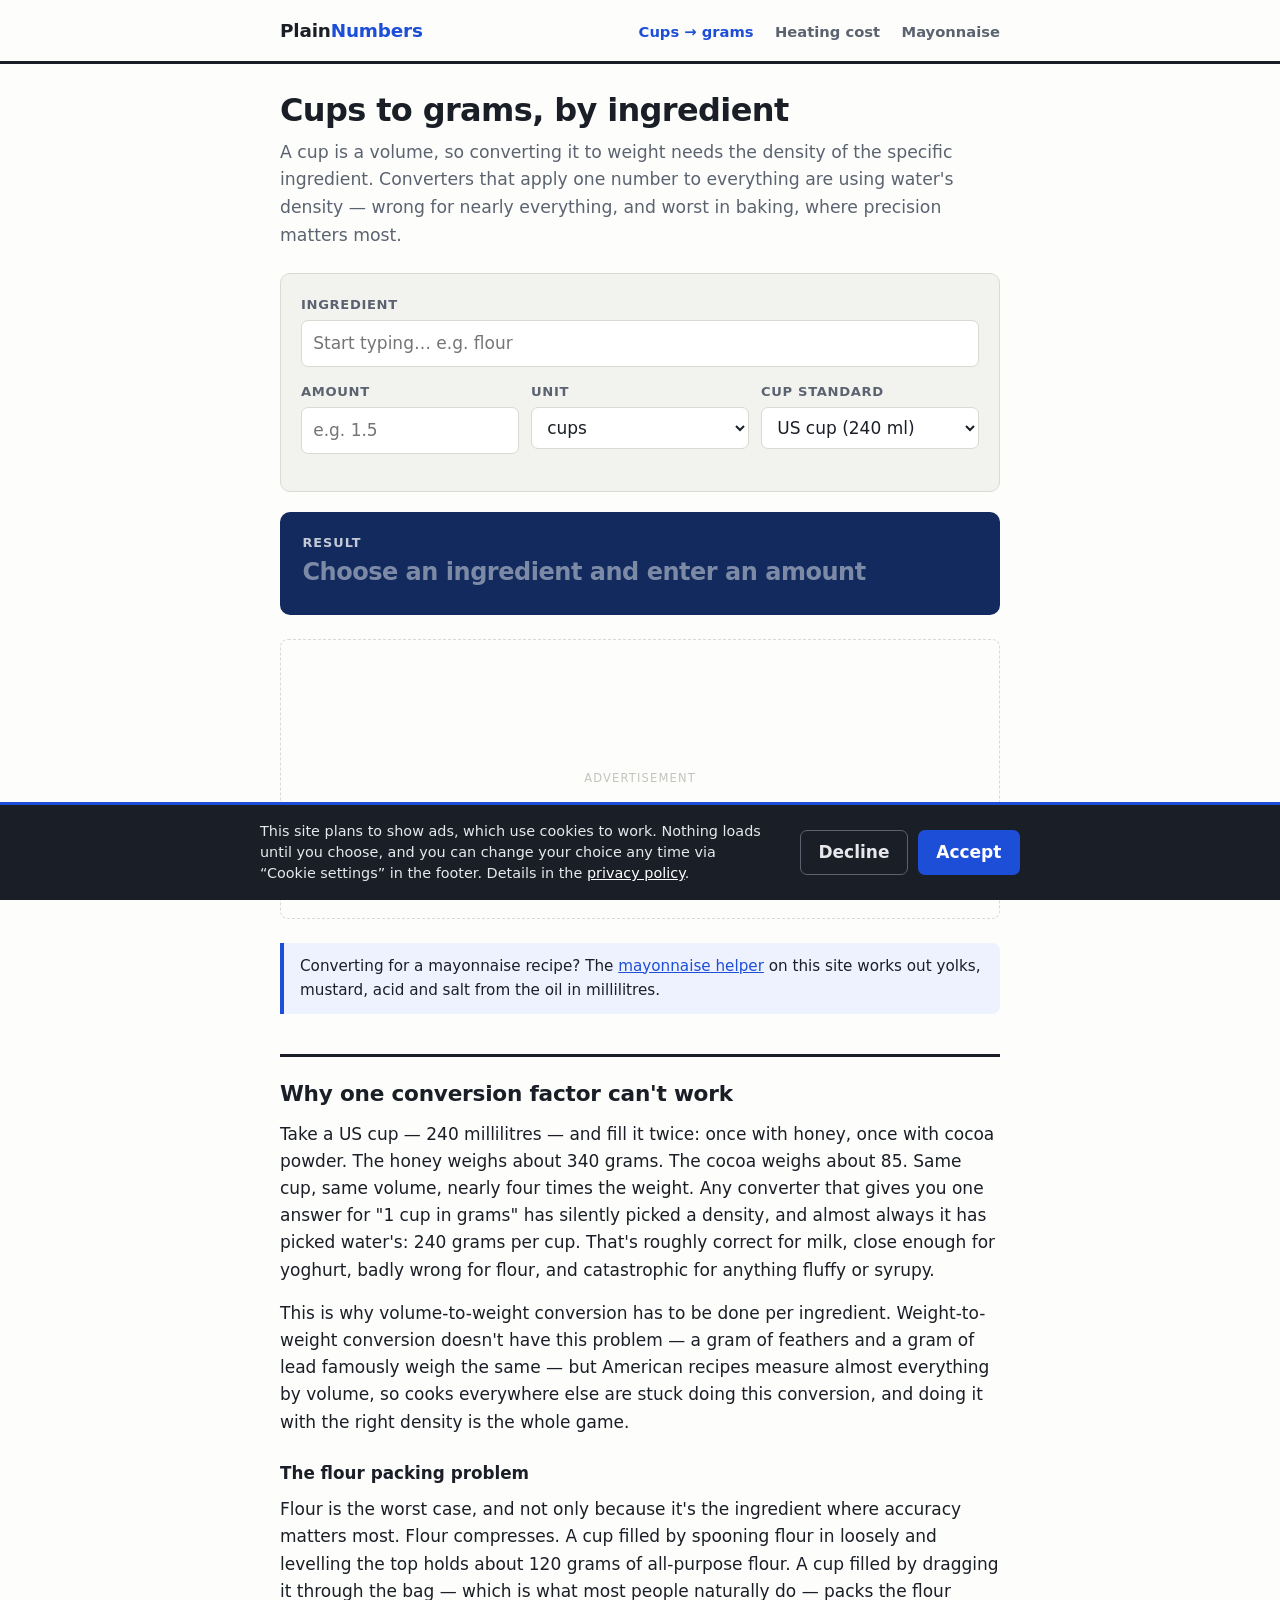
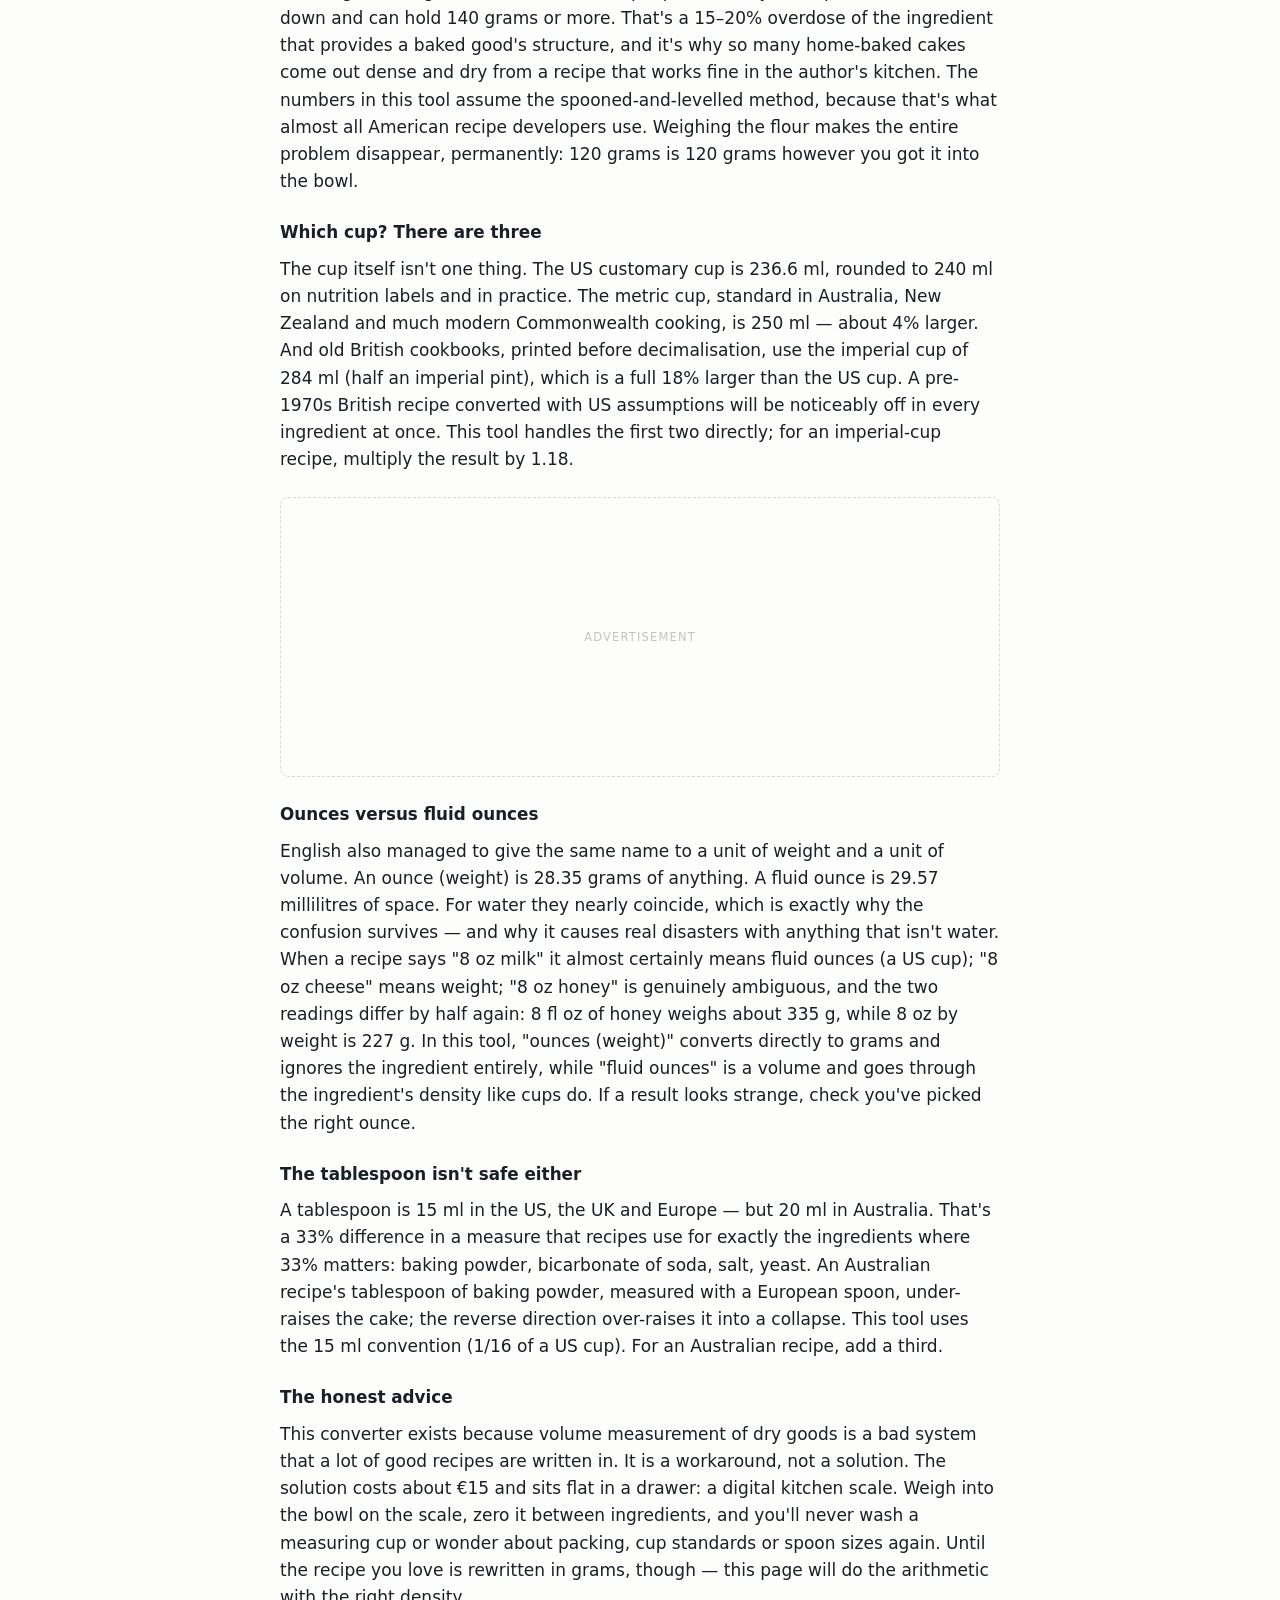
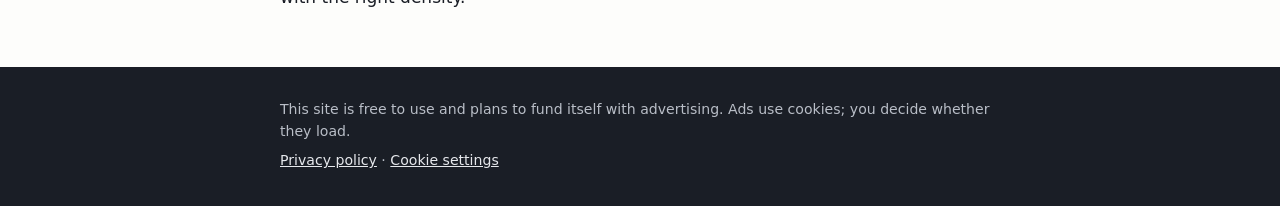
==== cups-to-grams.html @ 391560d2 "Build kitchen + heating calculator site per SPEC2 Three calculators as a static site — plain HTML/CS" ====
<!DOCTYPE html>
<html lang="en">
<head>
<meta charset="utf-8">
<meta name="viewport" content="width=device-width, initial-scale=1">
<title>Cups to grams, by ingredient — PlainNumbers</title>
<meta name="description" content="Convert cups, tablespoons and ounces to grams using the density of the actual ingredient — because a cup of honey weighs four times a cup of cocoa.">
<link rel="stylesheet" href="style.css">
</head>
<body>

<header class="site-header">
  <div class="wrap">
    <a class="site-name" href="index.html">Plain<span>Numbers</span></a>
    <nav class="site-nav">
      <a href="cups-to-grams.html" aria-current="page">Cups → grams</a>
      <a href="heating-cost.html">Heating cost</a>
      <a href="mayonnaise.html">Mayonnaise</a>
    </nav>
  </div>
</header>

<main class="wrap">

  <h1>Cups to grams, by ingredient</h1>
  <p class="lede">A cup is a volume, so converting it to weight needs the
  density of the specific ingredient. Converters that apply one number to
  everything are using water's density — wrong for nearly everything, and
  worst in baking, where precision matters most.</p>

  <div class="tool">
    <div class="field">
      <label for="ingredient">Ingredient</label>
      <input type="text" id="ingredient" list="ingredient-list"
             placeholder="Start typing… e.g. flour" autocomplete="off">
      <datalist id="ingredient-list"></datalist>
    </div>
    <div class="field-row">
      <div class="field">
        <label for="amount">Amount</label>
        <input type="number" id="amount" min="0" step="any" placeholder="e.g. 1.5" inputmode="decimal">
      </div>
      <div class="field">
        <label for="unit">Unit</label>
        <select id="unit">
          <option value="cup" selected>cups</option>
          <option value="tbsp">tablespoons</option>
          <option value="tsp">teaspoons</option>
          <option value="oz">ounces (weight)</option>
          <option value="floz">fluid ounces</option>
        </select>
      </div>
      <div class="field">
        <label for="cupstd">Cup standard</label>
        <select id="cupstd">
          <option value="240" selected>US cup (240 ml)</option>
          <option value="250">Metric cup (250 ml)</option>
        </select>
      </div>
    </div>
  </div>

  <div class="result idle" id="result" aria-live="polite">
    <div class="label">Result</div>
    <div class="value" id="result-value">Choose an ingredient and enter an amount</div>
    <div class="sub" id="result-sub"></div>
  </div>

  <!-- Ad slot: below the result block. Paste ad unit here after approval. -->
  <div class="ad-slot"></div>

  <div class="crosslink">Converting for a mayonnaise recipe? The
  <a href="mayonnaise.html">mayonnaise helper</a> on this site works out
  yolks, mustard, acid and salt from the oil in millilitres.</div>

  <div class="note" id="flour-note" hidden><strong>Flour is measured spooned
  and levelled.</strong> The number above assumes flour spooned loosely into
  the cup and levelled off with a knife. Scooping the cup straight through the
  bag packs in up to 20% more — the single biggest source of error in American
  baking recipes.</div>

  <section class="explainer">
    <h2>Why one conversion factor can't work</h2>

    <p>Take a US cup — 240 millilitres — and fill it twice: once with honey,
    once with cocoa powder. The honey weighs about 340 grams. The cocoa weighs
    about 85. Same cup, same volume, nearly four times the weight. Any
    converter that gives you one answer for "1 cup in grams" has silently
    picked a density, and almost always it has picked water's: 240 grams per
    cup. That's roughly correct for milk, close enough for yoghurt, badly
    wrong for flour, and catastrophic for anything fluffy or syrupy.</p>

    <p>This is why volume-to-weight conversion has to be done per ingredient.
    Weight-to-weight conversion doesn't have this problem — a gram of feathers
    and a gram of lead famously weigh the same — but American recipes measure
    almost everything by volume, so cooks everywhere else are stuck doing this
    conversion, and doing it with the right density is the whole game.</p>

    <h3>The flour packing problem</h3>

    <p>Flour is the worst case, and not only because it's the ingredient
    where accuracy matters most. Flour compresses. A cup filled by spooning
    flour in loosely and levelling the top holds about 120 grams of
    all-purpose flour. A cup filled by dragging it through the bag — which is
    what most people naturally do — packs the flour down and can hold 140
    grams or more. That's a 15–20% overdose of the ingredient that provides a
    baked good's structure, and it's why so many home-baked cakes come out
    dense and dry from a recipe that works fine in the author's kitchen. The
    numbers in this tool assume the spooned-and-levelled method, because
    that's what almost all American recipe developers use. Weighing the flour
    makes the entire problem disappear, permanently: 120 grams is 120 grams
    however you got it into the bowl.</p>

    <h3>Which cup? There are three</h3>

    <p>The cup itself isn't one thing. The US customary cup is 236.6 ml,
    rounded to 240 ml on nutrition labels and in practice. The metric cup,
    standard in Australia, New Zealand and much modern Commonwealth cooking,
    is 250 ml — about 4% larger. And old British cookbooks, printed before
    decimalisation, use the imperial cup of 284 ml (half an imperial pint),
    which is a full 18% larger than the US cup. A pre-1970s British recipe
    converted with US assumptions will be noticeably off in every ingredient
    at once. This tool handles the first two directly; for an imperial-cup
    recipe, multiply the result by 1.18.</p>

    <!-- Ad slot: mid-explainer. Paste ad unit here after approval. -->
    <div class="ad-slot"></div>

    <h3>Ounces versus fluid ounces</h3>

    <p>English also managed to give the same name to a unit of weight and a
    unit of volume. An ounce (weight) is 28.35 grams of anything. A fluid
    ounce is 29.57 millilitres of space. For water they nearly coincide, which
    is exactly why the confusion survives — and why it causes real disasters
    with anything that isn't water. When a recipe says "8 oz milk" it almost
    certainly means fluid ounces (a US cup); "8 oz cheese" means weight; "8 oz
    honey" is genuinely ambiguous, and the two readings differ by half again:
    8 fl oz of honey weighs about 335 g, while 8 oz by weight is 227 g.
    In this tool, "ounces (weight)" converts directly to grams and ignores
    the ingredient entirely, while "fluid ounces" is a volume and goes
    through the ingredient's density like cups do. If a result looks strange,
    check you've picked the right ounce.</p>

    <h3>The tablespoon isn't safe either</h3>

    <p>A tablespoon is 15 ml in the US, the UK and Europe — but 20 ml in
    Australia. That's a 33% difference in a measure that recipes use for
    exactly the ingredients where 33% matters: baking powder, bicarbonate of
    soda, salt, yeast. An Australian recipe's tablespoon of baking powder,
    measured with a European spoon, under-raises the cake; the reverse
    direction over-raises it into a collapse. This tool uses the 15 ml
    convention (1/16 of a US cup). For an Australian recipe, add a third.</p>

    <h3>The honest advice</h3>

    <p>This converter exists because volume measurement of dry goods is a bad
    system that a lot of good recipes are written in. It is a workaround, not
    a solution. The solution costs about €15 and sits flat in a drawer: a
    digital kitchen scale. Weigh into the bowl on the scale, zero it between
    ingredients, and you'll never wash a measuring cup or wonder about
    packing, cup standards or spoon sizes again. Until the recipe you love is
    rewritten in grams, though — this page will do the arithmetic with the
    right density.</p>
  </section>

</main>

<footer class="site-footer">
  <div class="wrap">
    <p>This site is free to use and plans to fund itself with advertising.
    Ads use cookies; you decide whether they load.</p>
    <p><a href="privacy.html">Privacy policy</a> ·
    <a href="#" id="manage-consent">Cookie settings</a></p>
  </div>
</footer>

<script>
(function () {
  "use strict";

  // Grams per US cup (240 ml), spooned and levelled where relevant.
  var INGREDIENTS = [
    ["Flour, all-purpose", 120],
    ["Flour, bread", 130],
    ["Flour, cake", 115],
    ["Flour, wholemeal", 120],
    ["Sugar, granulated", 200],
    ["Sugar, brown (packed)", 220],
    ["Sugar, icing", 120],
    ["Cocoa powder", 85],
    ["Cornflour / cornstarch", 120],
    ["Rolled oats", 90],
    ["Rice, uncooked", 185],
    ["Breadcrumbs, dry", 110],
    ["Breadcrumbs, panko", 50],
    ["Salt, table", 290],
    ["Butter", 227],
    ["Water", 240],
    ["Milk", 240],
    ["Cream, heavy", 240],
    ["Yoghurt / sour cream", 240],
    ["Oil", 220],
    ["Honey", 340],
    ["Maple syrup", 320],
    ["Peanut butter", 260],
    ["Cream cheese", 225],
    ["Cheese, grated hard", 90],
    ["Cheese, shredded soft", 110],
    ["Chocolate chips", 170],
    ["Nuts, chopped", 120],
    ["Raisins", 150]
  ];

  var GRAMS_PER_OZ = 28.35;
  var ML_PER_FLOZ = 29.57;
  var GRAMS_PER_STICK = 113;

  var elIngredient = document.getElementById("ingredient");
  var elAmount = document.getElementById("amount");
  var elUnit = document.getElementById("unit");
  var elCupStd = document.getElementById("cupstd");
  var elResult = document.getElementById("result");
  var elValue = document.getElementById("result-value");
  var elSub = document.getElementById("result-sub");
  var elFlourNote = document.getElementById("flour-note");

  // Populate the searchable dropdown.
  var datalist = document.getElementById("ingredient-list");
  INGREDIENTS.forEach(function (row) {
    var opt = document.createElement("option");
    opt.value = row[0];
    datalist.appendChild(opt);
  });

  function findIngredient(text) {
    if (!text) return null;
    var q = text.trim().toLowerCase();
    var i;
    for (i = 0; i < INGREDIENTS.length; i++) {
      if (INGREDIENTS[i][0].toLowerCase() === q) return INGREDIENTS[i];
    }
    // Single unambiguous partial match also counts (typed "honey" etc.).
    var matches = INGREDIENTS.filter(function (row) {
      return row[0].toLowerCase().indexOf(q) !== -1;
    });
    return matches.length === 1 ? matches[0] : null;
  }

  function formatGrams(g) {
    if (g < 10) return (Math.round(g * 10) / 10).toString();
    return Math.round(g).toString();
  }

  function showIdle(message) {
    elResult.classList.add("idle");
    elValue.textContent = message;
    elSub.textContent = "";
    elFlourNote.hidden = true;
  }

  function update() {
    var amount = parseFloat(elAmount.value);
    var unit = elUnit.value;
    var cupMl = parseFloat(elCupStd.value); // 240 or 250
    var ing = findIngredient(elIngredient.value);

    if (isNaN(amount) || amount < 0) {
      showIdle("Enter an amount");
      return;
    }
    if (amount === 0) {
      showIdle("0 g — enter an amount above zero");
      return;
    }

    var grams, sub = "";

    if (unit === "oz") {
      // Weight ounces convert directly and ignore the ingredient.
      grams = amount * GRAMS_PER_OZ;
      sub = "Weight ounces convert directly (1 oz = 28.35 g) — the ingredient doesn't matter.";
    } else {
      if (!ing) {
        showIdle("Choose an ingredient from the list");
        return;
      }
      var gPerCup = ing[1];
      var cups;
      if (unit === "floz") {
        // Fluid ounces are an absolute volume; the cup-standard setting
        // doesn't apply. Route through density via the US cup baseline.
        cups = (amount * ML_PER_FLOZ) / 240;
        grams = cups * gPerCup;
      } else {
        cups = unit === "cup" ? amount : unit === "tbsp" ? amount / 16 : amount / 48;
        grams = cups * gPerCup * (cupMl / 240);
      }
      sub = "Using " + gPerCup + " g per US cup for " + ing[0].toLowerCase() + ".";
      if (ing[0] === "Butter") {
        var sticks = Math.round((grams / GRAMS_PER_STICK) * 10) / 10;
        sub += " That's " + sticks + " US stick" + (sticks === 1 ? "" : "s") +
               " (1 stick = 113 g = ½ cup).";
      }
    }

    elResult.classList.remove("idle");
    elValue.innerHTML = formatGrams(grams) + " <small>g</small>";
    elSub.textContent = sub;
    elFlourNote.hidden = !(ing && unit !== "oz" && ing[0].indexOf("Flour") === 0);
  }

  [elIngredient, elAmount, elUnit, elCupStd].forEach(function (el) {
    el.addEventListener("input", update);
    el.addEventListener("change", update);
  });
})();
</script>

<script src="consent.js"></script>
</body>
</html>
---- style.css ----
/* ==========================================================================
   Shared stylesheet — kitchen + heating tools
   Palette: paper white, deep ink, strong cobalt accent. Utilitarian, not
   broadsheet: heavy sans headings, tabular numerals, solid blocks.
   ========================================================================== */

:root {
  --paper: #fdfdfb;
  --panel: #f2f3ef;
  --ink: #1a1e26;
  --muted: #5b6370;
  --line: #d8dad3;
  --accent: #1d4ed8;
  --accent-deep: #14318f;
  --result-bg: #122a5e;
  --result-ink: #ffffff;
  --warn-bg: #fdf3d7;
  --warn-line: #e5c565;
}

* { box-sizing: border-box; }

html { -webkit-text-size-adjust: 100%; }

body {
  margin: 0;
  background: var(--paper);
  color: var(--ink);
  font-family: system-ui, -apple-system, "Segoe UI", Roboto, "Helvetica Neue", Arial, sans-serif;
  font-size: 17px;
  line-height: 1.6;
}

.wrap {
  max-width: 760px;
  margin: 0 auto;
  padding: 0 1.25rem;
}

/* --------------------------------------------------------------- header */

.site-header {
  border-bottom: 3px solid var(--ink);
  background: var(--paper);
}

.site-header .wrap {
  display: flex;
  flex-wrap: wrap;
  align-items: baseline;
  justify-content: space-between;
  gap: 0.5rem 1.5rem;
  padding-top: 1rem;
  padding-bottom: 1rem;
}

.site-name {
  font-weight: 800;
  font-size: 1.15rem;
  letter-spacing: -0.01em;
  text-decoration: none;
  color: var(--ink);
}

.site-name span { color: var(--accent); }

.site-nav a {
  color: var(--muted);
  text-decoration: none;
  font-size: 0.92rem;
  margin-left: 1rem;
  font-weight: 600;
}

.site-nav a:hover,
.site-nav a[aria-current="page"] { color: var(--accent); }

/* ----------------------------------------------------------------- type */

h1 {
  font-size: 2rem;
  line-height: 1.15;
  letter-spacing: -0.02em;
  font-weight: 800;
  margin: 1.75rem 0 0.5rem;
}

h2 {
  font-size: 1.35rem;
  letter-spacing: -0.01em;
  font-weight: 800;
  margin: 2.25rem 0 0.5rem;
}

h3 {
  font-size: 1.05rem;
  font-weight: 700;
  margin: 1.5rem 0 0.35rem;
}

p { margin: 0.6rem 0 1rem; }

a { color: var(--accent); }

.lede {
  font-size: 1.08rem;
  color: var(--muted);
  margin-bottom: 1.5rem;
}

/* ----------------------------------------------------------------- form */

.tool {
  background: var(--panel);
  border: 1px solid var(--line);
  border-radius: 10px;
  padding: 1.25rem 1.25rem 1.4rem;
  margin: 1.25rem 0;
}

.field {
  margin-bottom: 0.9rem;
}

.field label {
  display: block;
  font-size: 0.82rem;
  font-weight: 700;
  text-transform: uppercase;
  letter-spacing: 0.05em;
  color: var(--muted);
  margin-bottom: 0.3rem;
}

.field input[type="number"],
.field input[type="text"],
.field select {
  width: 100%;
  font: inherit;
  font-variant-numeric: tabular-nums;
  padding: 0.55rem 0.7rem;
  border: 1.5px solid var(--line);
  border-radius: 7px;
  background: #fff;
  color: var(--ink);
}

.field input:focus,
.field select:focus {
  outline: 2px solid var(--accent);
  outline-offset: 1px;
  border-color: var(--accent);
}

.field-row {
  display: flex;
  gap: 0.75rem;
}

.field-row .field { flex: 1; margin-bottom: 0.9rem; }

.hint {
  font-size: 0.85rem;
  color: var(--muted);
  margin-top: 0.25rem;
}

/* --------------------------------------------------------------- result */

.result {
  background: var(--result-bg);
  color: var(--result-ink);
  border-radius: 10px;
  padding: 1.35rem 1.4rem;
  margin: 1.25rem 0;
}

.result .label {
  font-size: 0.8rem;
  font-weight: 700;
  text-transform: uppercase;
  letter-spacing: 0.08em;
  opacity: 0.75;
  margin-bottom: 0.3rem;
}

.result .value {
  font-size: 2.6rem;
  font-weight: 800;
  line-height: 1.1;
  letter-spacing: -0.02em;
  font-variant-numeric: tabular-nums;
}

.result .value small {
  font-size: 1.4rem;
  font-weight: 700;
  opacity: 0.85;
}

.result .sub {
  margin-top: 0.5rem;
  font-size: 0.95rem;
  opacity: 0.85;
}

.result .sub strong { color: #fff; }

.result.idle .value { opacity: 0.45; font-size: 1.5rem; }

/* --------------------------------------------------------------- tables */

table {
  border-collapse: collapse;
  width: 100%;
  margin: 1rem 0 1.5rem;
  font-variant-numeric: tabular-nums;
}

.table-scroll { overflow-x: auto; }

th, td {
  text-align: left;
  padding: 0.45rem 0.7rem;
  border-bottom: 1px solid var(--line);
  font-size: 0.95rem;
}

th {
  font-size: 0.78rem;
  text-transform: uppercase;
  letter-spacing: 0.05em;
  color: var(--muted);
  border-bottom: 2px solid var(--ink);
}

td.num, th.num { text-align: right; }

tr.best td { font-weight: 700; background: #eef2ff; }

/* ---------------------------------------------------------------- notes */

.note {
  background: var(--warn-bg);
  border-left: 4px solid var(--warn-line);
  border-radius: 0 8px 8px 0;
  padding: 0.7rem 1rem;
  margin: 1rem 0;
  font-size: 0.95rem;
}

.crosslink {
  background: #eef2ff;
  border-left: 4px solid var(--accent);
  border-radius: 0 8px 8px 0;
  padding: 0.7rem 1rem;
  margin: 1rem 0;
  font-size: 0.95rem;
}

/* ------------------------------------------------------------- ad slots */

/* Empty containers reserved for AdSense units. Height is reserved so the
   page does not shift when ads load. Paste the ad script inside the div
   after approval; consent.js gates loading on the user's choice. */
.ad-slot {
  min-height: 280px;
  margin: 1.5rem 0;
  border: 1px dashed var(--line);
  border-radius: 8px;
  display: flex;
  align-items: center;
  justify-content: center;
}

.ad-slot::before {
  content: "advertisement";
  font-size: 0.72rem;
  text-transform: uppercase;
  letter-spacing: 0.1em;
  color: #c2c5bd;
}

/* ------------------------------------------------------------ explainer */

.explainer { margin-top: 2.5rem; }

.explainer h2 { border-top: 3px solid var(--ink); padding-top: 1.25rem; }

/* ----------------------------------------------------------- tool cards */

.tool-cards {
  display: grid;
  grid-template-columns: repeat(auto-fit, minmax(210px, 1fr));
  gap: 1rem;
  margin: 1.5rem 0 2rem;
}

.tool-card {
  display: block;
  background: var(--panel);
  border: 1px solid var(--line);
  border-radius: 10px;
  padding: 1.1rem 1.15rem 1.2rem;
  text-decoration: none;
  color: var(--ink);
}

.tool-card:hover { border-color: var(--accent); }

.tool-card h2 {
  margin: 0 0 0.35rem;
  font-size: 1.1rem;
  color: var(--accent);
}

.tool-card p {
  margin: 0;
  font-size: 0.92rem;
  color: var(--muted);
}

/* --------------------------------------------------------------- footer */

.site-footer {
  margin-top: 3.5rem;
  background: var(--ink);
  color: #b9bec7;
  font-size: 0.88rem;
}

.site-footer .wrap {
  padding-top: 1.5rem;
  padding-bottom: 1.75rem;
}

.site-footer a { color: #e6e8ec; }

.site-footer p { margin: 0.4rem 0; }

/* ------------------------------------------------------- consent banner */

.consent-banner {
  position: fixed;
  left: 0;
  right: 0;
  bottom: 0;
  z-index: 100;
  background: var(--ink);
  color: #e6e8ec;
  border-top: 3px solid var(--accent);
  padding: 1rem 1.25rem;
}

.consent-banner .inner {
  max-width: 760px;
  margin: 0 auto;
  display: flex;
  flex-wrap: wrap;
  align-items: center;
  gap: 0.75rem 1.5rem;
}

.consent-banner p {
  margin: 0;
  flex: 1 1 320px;
  font-size: 0.9rem;
  line-height: 1.45;
}

.consent-banner a { color: #fff; }

.consent-banner .buttons { display: flex; gap: 0.6rem; }

.consent-banner button {
  font: inherit;
  font-weight: 700;
  padding: 0.5rem 1.1rem;
  border-radius: 7px;
  cursor: pointer;
  border: 1.5px solid transparent;
}

.consent-banner button.accept {
  background: var(--accent);
  color: #fff;
}

.consent-banner button.accept:hover { background: var(--accent-deep); }

.consent-banner button.decline {
  background: transparent;
  color: #e6e8ec;
  border-color: #5b6370;
}

.consent-banner button.decline:hover { border-color: #e6e8ec; }

/* --------------------------------------------------------------- mobile */

@media (max-width: 560px) {
  h1 { font-size: 1.6rem; }
  .result .value { font-size: 2rem; }
  .field-row { flex-direction: column; gap: 0; }
}
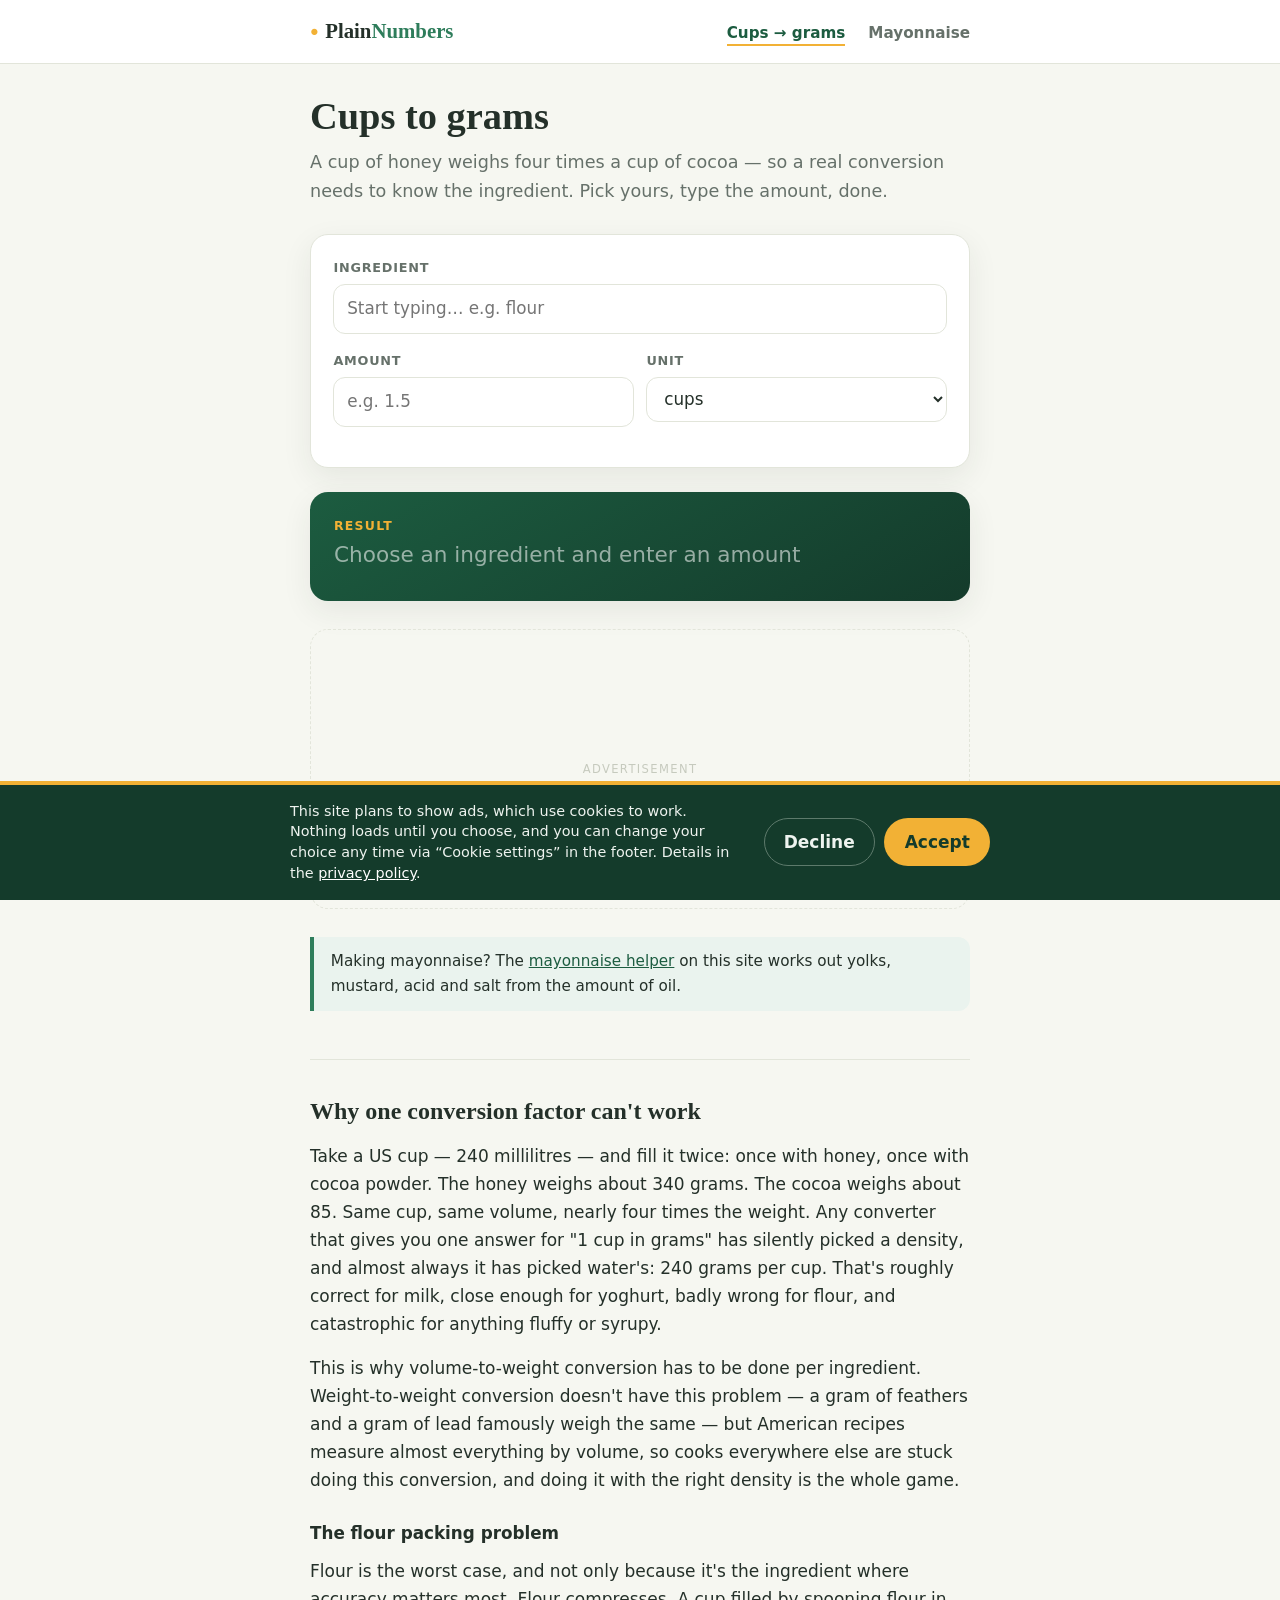
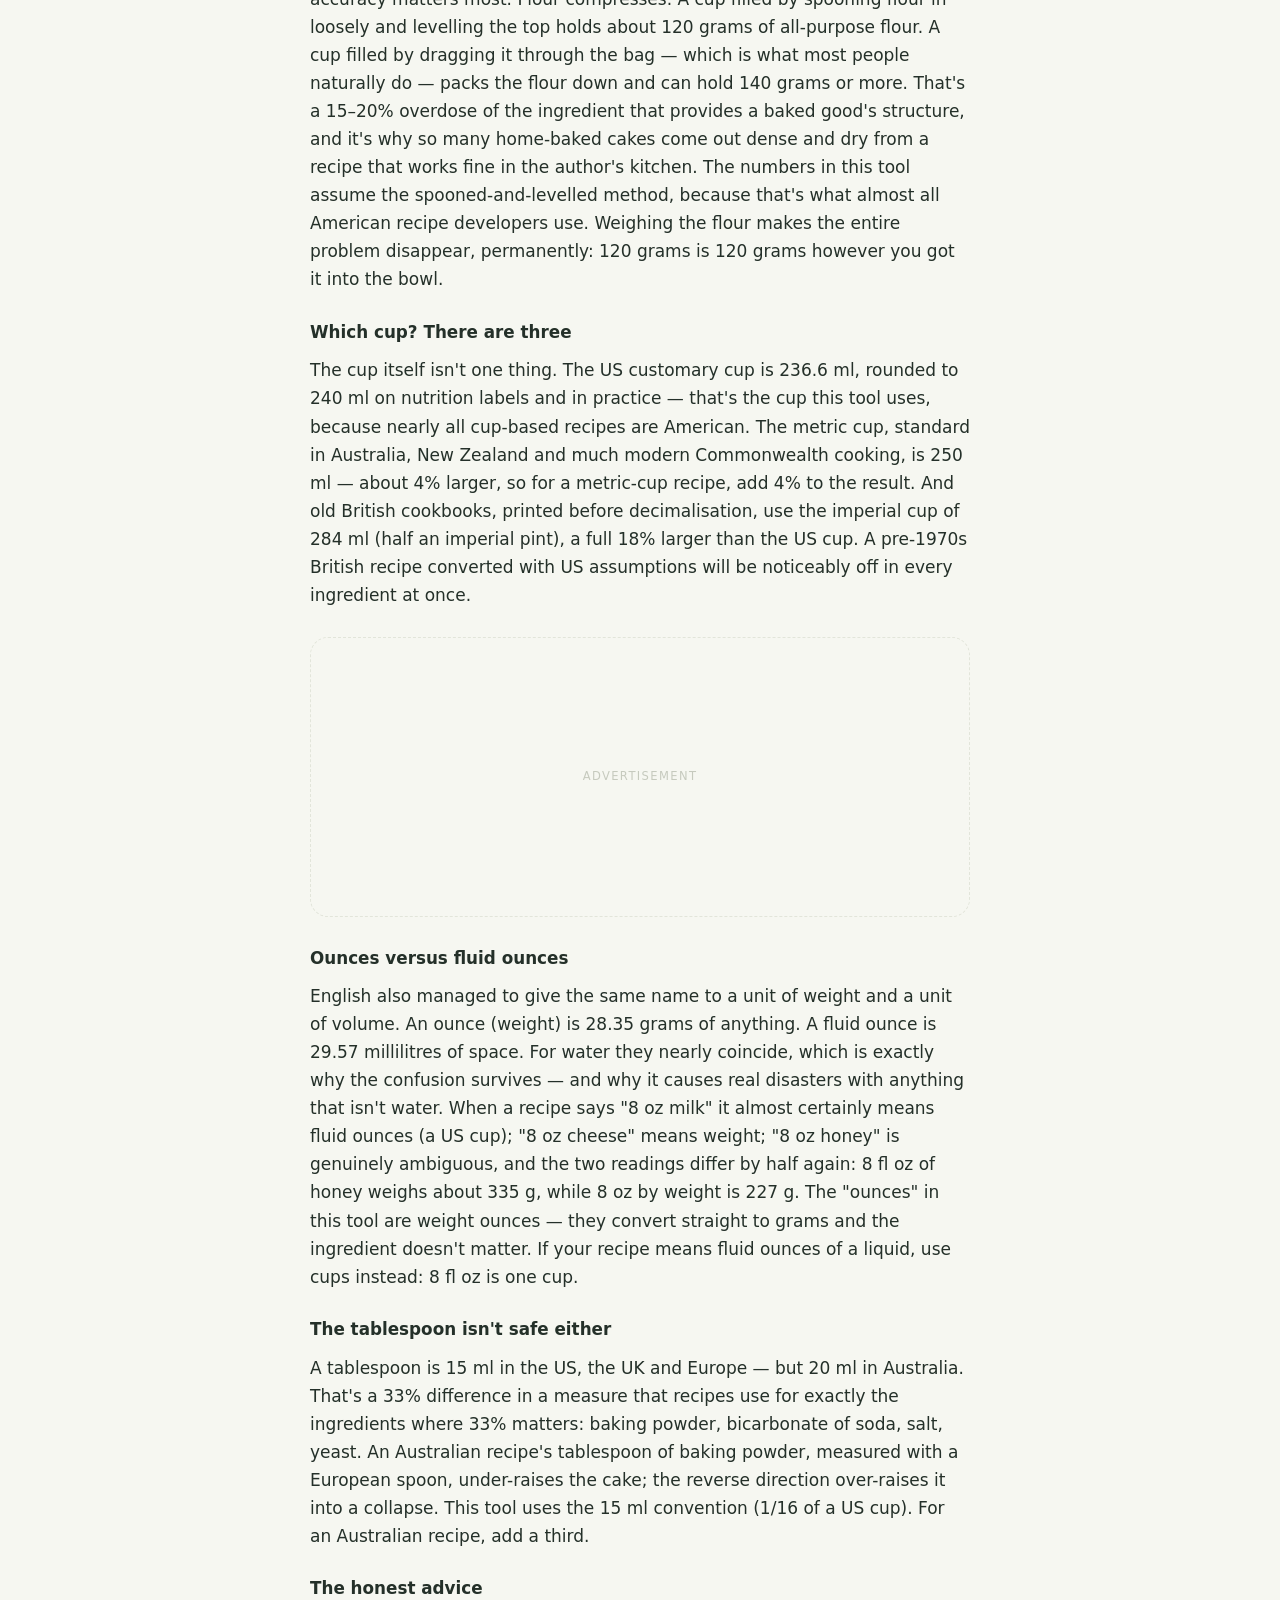
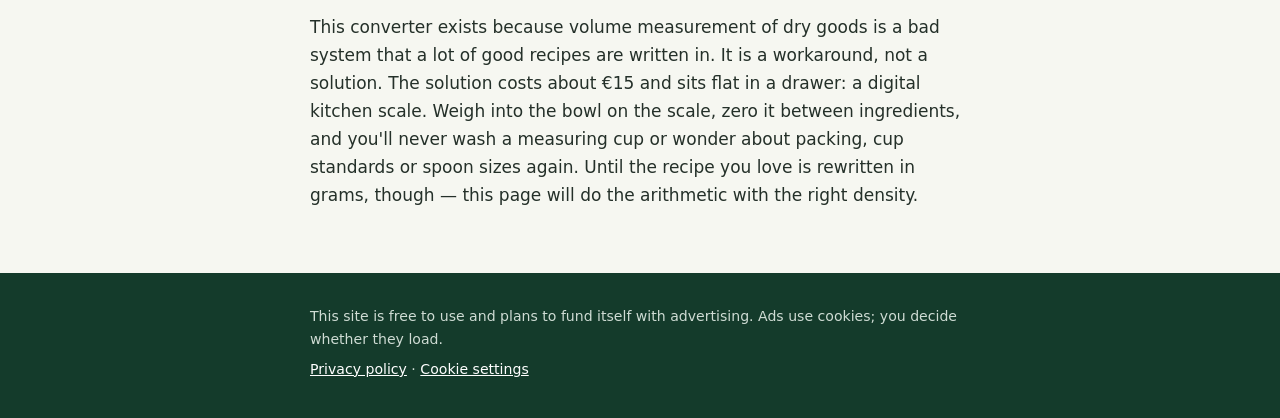
==== commit 12eec392: "Remove heating tool, simplify calculators, redesign visuals - Delete heating-cost.html and every ref" ====
--- a/cups-to-grams.html
+++ b/cups-to-grams.html
@@ -4,7 +4,7 @@
 <meta charset="utf-8">
 <meta name="viewport" content="width=device-width, initial-scale=1">
 <title>Cups to grams, by ingredient — PlainNumbers</title>
-<meta name="description" content="Convert cups, tablespoons and ounces to grams using the density of the actual ingredient — because a cup of honey weighs four times a cup of cocoa.">
+<meta name="description" content="Convert cups, tablespoons and teaspoons to grams using the density of the actual ingredient — because a cup of honey weighs four times a cup of cocoa.">
 <link rel="stylesheet" href="style.css">
 </head>
 <body>
@@ -14,7 +14,6 @@
     <a class="site-name" href="index.html">Plain<span>Numbers</span></a>
     <nav class="site-nav">
       <a href="cups-to-grams.html" aria-current="page">Cups → grams</a>
-      <a href="heating-cost.html">Heating cost</a>
       <a href="mayonnaise.html">Mayonnaise</a>
     </nav>
   </div>
@@ -22,11 +21,10 @@
 
 <main class="wrap">
 
-  <h1>Cups to grams, by ingredient</h1>
-  <p class="lede">A cup is a volume, so converting it to weight needs the
-  density of the specific ingredient. Converters that apply one number to
-  everything are using water's density — wrong for nearly everything, and
-  worst in baking, where precision matters most.</p>
+  <h1>Cups to grams</h1>
+  <p class="lede">A cup of honey weighs four times a cup of cocoa — so a
+  real conversion needs to know the ingredient. Pick yours, type the
+  amount, done.</p>
 
   <div class="tool">
     <div class="field">
@@ -47,14 +45,6 @@
           <option value="tbsp">tablespoons</option>
           <option value="tsp">teaspoons</option>
           <option value="oz">ounces (weight)</option>
-          <option value="floz">fluid ounces</option>
-        </select>
-      </div>
-      <div class="field">
-        <label for="cupstd">Cup standard</label>
-        <select id="cupstd">
-          <option value="240" selected>US cup (240 ml)</option>
-          <option value="250">Metric cup (250 ml)</option>
         </select>
       </div>
     </div>
@@ -69,9 +59,9 @@
   <!-- Ad slot: below the result block. Paste ad unit here after approval. -->
   <div class="ad-slot"></div>
 
-  <div class="crosslink">Converting for a mayonnaise recipe? The
+  <div class="crosslink">Making mayonnaise? The
   <a href="mayonnaise.html">mayonnaise helper</a> on this site works out
-  yolks, mustard, acid and salt from the oil in millilitres.</div>
+  yolks, mustard, acid and salt from the amount of oil.</div>
 
   <div class="note" id="flour-note" hidden><strong>Flour is measured spooned
   and levelled.</strong> The number above assumes flour spooned loosely into
@@ -114,14 +104,15 @@
     <h3>Which cup? There are three</h3>
 
     <p>The cup itself isn't one thing. The US customary cup is 236.6 ml,
-    rounded to 240 ml on nutrition labels and in practice. The metric cup,
-    standard in Australia, New Zealand and much modern Commonwealth cooking,
-    is 250 ml — about 4% larger. And old British cookbooks, printed before
+    rounded to 240 ml on nutrition labels and in practice — that's the cup
+    this tool uses, because nearly all cup-based recipes are American. The
+    metric cup, standard in Australia, New Zealand and much modern
+    Commonwealth cooking, is 250 ml — about 4% larger, so for a metric-cup
+    recipe, add 4% to the result. And old British cookbooks, printed before
     decimalisation, use the imperial cup of 284 ml (half an imperial pint),
-    which is a full 18% larger than the US cup. A pre-1970s British recipe
-    converted with US assumptions will be noticeably off in every ingredient
-    at once. This tool handles the first two directly; for an imperial-cup
-    recipe, multiply the result by 1.18.</p>
+    a full 18% larger than the US cup. A pre-1970s British recipe converted
+    with US assumptions will be noticeably off in every ingredient at
+    once.</p>
 
     <!-- Ad slot: mid-explainer. Paste ad unit here after approval. -->
     <div class="ad-slot"></div>
@@ -136,10 +127,9 @@
     certainly means fluid ounces (a US cup); "8 oz cheese" means weight; "8 oz
     honey" is genuinely ambiguous, and the two readings differ by half again:
     8 fl oz of honey weighs about 335 g, while 8 oz by weight is 227 g.
-    In this tool, "ounces (weight)" converts directly to grams and ignores
-    the ingredient entirely, while "fluid ounces" is a volume and goes
-    through the ingredient's density like cups do. If a result looks strange,
-    check you've picked the right ounce.</p>
+    The "ounces" in this tool are weight ounces — they convert straight to
+    grams and the ingredient doesn't matter. If your recipe means fluid
+    ounces of a liquid, use cups instead: 8 fl oz is one cup.</p>
 
     <h3>The tablespoon isn't safe either</h3>
 
@@ -212,13 +202,11 @@
   ];
 
   var GRAMS_PER_OZ = 28.35;
-  var ML_PER_FLOZ = 29.57;
   var GRAMS_PER_STICK = 113;
 
   var elIngredient = document.getElementById("ingredient");
   var elAmount = document.getElementById("amount");
   var elUnit = document.getElementById("unit");
-  var elCupStd = document.getElementById("cupstd");
   var elResult = document.getElementById("result");
   var elValue = document.getElementById("result-value");
   var elSub = document.getElementById("result-sub");
@@ -261,7 +249,6 @@
   function update() {
     var amount = parseFloat(elAmount.value);
     var unit = elUnit.value;
-    var cupMl = parseFloat(elCupStd.value); // 240 or 250
     var ing = findIngredient(elIngredient.value);
 
     if (isNaN(amount) || amount < 0) {
@@ -285,17 +272,9 @@
         return;
       }
       var gPerCup = ing[1];
-      var cups;
-      if (unit === "floz") {
-        // Fluid ounces are an absolute volume; the cup-standard setting
-        // doesn't apply. Route through density via the US cup baseline.
-        cups = (amount * ML_PER_FLOZ) / 240;
-        grams = cups * gPerCup;
-      } else {
-        cups = unit === "cup" ? amount : unit === "tbsp" ? amount / 16 : amount / 48;
-        grams = cups * gPerCup * (cupMl / 240);
-      }
-      sub = "Using " + gPerCup + " g per US cup for " + ing[0].toLowerCase() + ".";
+      var cups = unit === "cup" ? amount : unit === "tbsp" ? amount / 16 : amount / 48;
+      grams = cups * gPerCup;
+      sub = "Using " + gPerCup + " g per US cup (240 ml) for " + ing[0].toLowerCase() + ".";
       if (ing[0] === "Butter") {
         var sticks = Math.round((grams / GRAMS_PER_STICK) * 10) / 10;
         sub += " That's " + sticks + " US stick" + (sticks === 1 ? "" : "s") +
@@ -309,7 +288,7 @@
     elFlourNote.hidden = !(ing && unit !== "oz" && ing[0].indexOf("Flour") === 0);
   }
 
-  [elIngredient, elAmount, elUnit, elCupStd].forEach(function (el) {
+  [elIngredient, elAmount, elUnit].forEach(function (el) {
     el.addEventListener("input", update);
     el.addEventListener("change", update);
   });
--- a/style.css
+++ b/style.css
@@ -1,21 +1,23 @@
 /* ==========================================================================
-   Shared stylesheet — kitchen + heating tools
-   Palette: paper white, deep ink, strong cobalt accent. Utilitarian, not
-   broadsheet: heavy sans headings, tabular numerals, solid blocks.
+   Shared stylesheet — kitchen tools
+   Warm, food-friendly look: soft sage background, deep green ink, honey
+   accent, serif display headings over a clean sans body.
    ========================================================================== */
 
 :root {
-  --paper: #fdfdfb;
-  --panel: #f2f3ef;
-  --ink: #1a1e26;
-  --muted: #5b6370;
-  --line: #d8dad3;
-  --accent: #1d4ed8;
-  --accent-deep: #14318f;
-  --result-bg: #122a5e;
-  --result-ink: #ffffff;
-  --warn-bg: #fdf3d7;
-  --warn-line: #e5c565;
+  --bg: #f6f7f1;
+  --card: #ffffff;
+  --ink: #243029;
+  --muted: #66716a;
+  --line: #e2e5da;
+  --green: #2e7d5b;
+  --green-deep: #1c5c40;
+  --green-dark: #143b2b;
+  --honey: #f2b135;
+  --honey-soft: #fdf4dd;
+  --shadow: 0 10px 30px rgba(36, 48, 41, 0.08);
+  --radius: 18px;
+  --serif: "Iowan Old Style", "Palatino Linotype", Palatino, Georgia, serif;
 }
 
 * { box-sizing: border-box; }
@@ -24,15 +26,15 @@
 
 body {
   margin: 0;
-  background: var(--paper);
+  background: var(--bg);
   color: var(--ink);
   font-family: system-ui, -apple-system, "Segoe UI", Roboto, "Helvetica Neue", Arial, sans-serif;
   font-size: 17px;
-  line-height: 1.6;
+  line-height: 1.65;
 }
 
 .wrap {
-  max-width: 760px;
+  max-width: 700px;
   margin: 0 auto;
   padding: 0 1.25rem;
 }
@@ -40,96 +42,110 @@
 /* --------------------------------------------------------------- header */
 
 .site-header {
-  border-bottom: 3px solid var(--ink);
-  background: var(--paper);
+  background: var(--card);
+  box-shadow: 0 1px 0 var(--line);
 }
 
 .site-header .wrap {
   display: flex;
   flex-wrap: wrap;
-  align-items: baseline;
+  align-items: center;
   justify-content: space-between;
   gap: 0.5rem 1.5rem;
-  padding-top: 1rem;
-  padding-bottom: 1rem;
+  padding-top: 0.9rem;
+  padding-bottom: 0.9rem;
 }
 
 .site-name {
-  font-weight: 800;
-  font-size: 1.15rem;
-  letter-spacing: -0.01em;
+  font-family: var(--serif);
+  font-weight: 700;
+  font-size: 1.3rem;
   text-decoration: none;
   color: var(--ink);
 }
 
-.site-name span { color: var(--accent); }
+.site-name span { color: var(--green); }
+
+.site-name::before {
+  content: "●";
+  color: var(--honey);
+  font-size: 0.7em;
+  margin-right: 0.4rem;
+  vertical-align: 0.15em;
+}
 
 .site-nav a {
   color: var(--muted);
   text-decoration: none;
-  font-size: 0.92rem;
-  margin-left: 1rem;
+  font-size: 0.95rem;
+  margin-left: 1.1rem;
   font-weight: 600;
 }
 
-.site-nav a:hover,
-.site-nav a[aria-current="page"] { color: var(--accent); }
+.site-nav a:hover { color: var(--green); }
+
+.site-nav a[aria-current="page"] {
+  color: var(--green-deep);
+  border-bottom: 2.5px solid var(--honey);
+  padding-bottom: 2px;
+}
 
 /* ----------------------------------------------------------------- type */
 
 h1 {
-  font-size: 2rem;
-  line-height: 1.15;
-  letter-spacing: -0.02em;
-  font-weight: 800;
-  margin: 1.75rem 0 0.5rem;
+  font-family: var(--serif);
+  font-size: 2.4rem;
+  line-height: 1.12;
+  font-weight: 700;
+  margin: 2rem 0 0.6rem;
 }
 
 h2 {
-  font-size: 1.35rem;
-  letter-spacing: -0.01em;
-  font-weight: 800;
-  margin: 2.25rem 0 0.5rem;
+  font-family: var(--serif);
+  font-size: 1.5rem;
+  font-weight: 700;
+  margin: 2.5rem 0 0.5rem;
 }
 
 h3 {
   font-size: 1.05rem;
   font-weight: 700;
-  margin: 1.5rem 0 0.35rem;
+  margin: 1.6rem 0 0.35rem;
 }
 
 p { margin: 0.6rem 0 1rem; }
 
-a { color: var(--accent); }
+a { color: var(--green-deep); }
 
 .lede {
-  font-size: 1.08rem;
+  font-size: 1.1rem;
   color: var(--muted);
-  margin-bottom: 1.5rem;
+  margin-bottom: 1.75rem;
 }
 
 /* ----------------------------------------------------------------- form */
 
 .tool {
-  background: var(--panel);
+  background: var(--card);
   border: 1px solid var(--line);
-  border-radius: 10px;
-  padding: 1.25rem 1.25rem 1.4rem;
-  margin: 1.25rem 0;
-}
-
-.field {
-  margin-bottom: 0.9rem;
-}
+  border-radius: var(--radius);
+  box-shadow: var(--shadow);
+  padding: 1.4rem 1.4rem 1.5rem;
+  margin: 1.5rem 0;
+}
+
+.field { margin-bottom: 1rem; }
+
+.field:last-child { margin-bottom: 0; }
 
 .field label {
   display: block;
-  font-size: 0.82rem;
+  font-size: 0.8rem;
   font-weight: 700;
   text-transform: uppercase;
-  letter-spacing: 0.05em;
+  letter-spacing: 0.06em;
   color: var(--muted);
-  margin-bottom: 0.3rem;
+  margin-bottom: 0.35rem;
 }
 
 .field input[type="number"],
@@ -137,124 +153,96 @@
 .field select {
   width: 100%;
   font: inherit;
+  font-size: 1.05rem;
   font-variant-numeric: tabular-nums;
-  padding: 0.55rem 0.7rem;
+  padding: 0.65rem 0.8rem;
   border: 1.5px solid var(--line);
-  border-radius: 7px;
+  border-radius: 12px;
   background: #fff;
   color: var(--ink);
 }
 
 .field input:focus,
 .field select:focus {
-  outline: 2px solid var(--accent);
-  outline-offset: 1px;
-  border-color: var(--accent);
-}
-
-.field-row {
-  display: flex;
-  gap: 0.75rem;
-}
-
-.field-row .field { flex: 1; margin-bottom: 0.9rem; }
+  outline: 3px solid rgba(46, 125, 91, 0.25);
+  border-color: var(--green);
+}
+
+.field-row { display: flex; gap: 0.8rem; }
+
+.field-row .field { flex: 1; }
 
 .hint {
   font-size: 0.85rem;
   color: var(--muted);
-  margin-top: 0.25rem;
+  margin-top: 0.3rem;
 }
 
 /* --------------------------------------------------------------- result */
 
 .result {
-  background: var(--result-bg);
-  color: var(--result-ink);
-  border-radius: 10px;
-  padding: 1.35rem 1.4rem;
+  background: linear-gradient(150deg, var(--green-deep), var(--green-dark));
+  color: #fff;
+  border-radius: var(--radius);
+  box-shadow: var(--shadow);
+  padding: 1.5rem 1.5rem 1.6rem;
+  margin: 1.5rem 0;
+}
+
+.result .label {
+  font-size: 0.78rem;
+  font-weight: 700;
+  text-transform: uppercase;
+  letter-spacing: 0.1em;
+  color: var(--honey);
+  margin-bottom: 0.35rem;
+}
+
+.result .value {
+  font-family: var(--serif);
+  font-size: 3rem;
+  font-weight: 700;
+  line-height: 1.08;
+  font-variant-numeric: tabular-nums;
+}
+
+.result .value small {
+  font-size: 1.6rem;
+  color: var(--honey);
+}
+
+.result .sub {
+  margin-top: 0.6rem;
+  font-size: 0.97rem;
+  opacity: 0.92;
+}
+
+.result .sub strong { color: var(--honey); font-weight: 700; }
+
+.result.idle .value {
+  font-family: inherit;
+  opacity: 0.55;
+  font-size: 1.35rem;
+  font-weight: 500;
+}
+
+/* ---------------------------------------------------------------- notes */
+
+.note {
+  background: var(--honey-soft);
+  border-left: 4px solid var(--honey);
+  border-radius: 0 12px 12px 0;
+  padding: 0.75rem 1.05rem;
   margin: 1.25rem 0;
-}
-
-.result .label {
-  font-size: 0.8rem;
-  font-weight: 700;
-  text-transform: uppercase;
-  letter-spacing: 0.08em;
-  opacity: 0.75;
-  margin-bottom: 0.3rem;
-}
-
-.result .value {
-  font-size: 2.6rem;
-  font-weight: 800;
-  line-height: 1.1;
-  letter-spacing: -0.02em;
-  font-variant-numeric: tabular-nums;
-}
-
-.result .value small {
-  font-size: 1.4rem;
-  font-weight: 700;
-  opacity: 0.85;
-}
-
-.result .sub {
-  margin-top: 0.5rem;
   font-size: 0.95rem;
-  opacity: 0.85;
-}
-
-.result .sub strong { color: #fff; }
-
-.result.idle .value { opacity: 0.45; font-size: 1.5rem; }
-
-/* --------------------------------------------------------------- tables */
-
-table {
-  border-collapse: collapse;
-  width: 100%;
-  margin: 1rem 0 1.5rem;
-  font-variant-numeric: tabular-nums;
-}
-
-.table-scroll { overflow-x: auto; }
-
-th, td {
-  text-align: left;
-  padding: 0.45rem 0.7rem;
-  border-bottom: 1px solid var(--line);
-  font-size: 0.95rem;
-}
-
-th {
-  font-size: 0.78rem;
-  text-transform: uppercase;
-  letter-spacing: 0.05em;
-  color: var(--muted);
-  border-bottom: 2px solid var(--ink);
-}
-
-td.num, th.num { text-align: right; }
-
-tr.best td { font-weight: 700; background: #eef2ff; }
-
-/* ---------------------------------------------------------------- notes */
-
-.note {
-  background: var(--warn-bg);
-  border-left: 4px solid var(--warn-line);
-  border-radius: 0 8px 8px 0;
-  padding: 0.7rem 1rem;
-  margin: 1rem 0;
-  font-size: 0.95rem;
 }
 
 .crosslink {
-  background: #eef2ff;
-  border-left: 4px solid var(--accent);
-  border-radius: 0 8px 8px 0;
-  padding: 0.7rem 1rem;
-  margin: 1rem 0;
+  background: #eaf3ee;
+  border-left: 4px solid var(--green);
+  border-radius: 0 12px 12px 0;
+  padding: 0.75rem 1.05rem;
+  margin: 1.25rem 0;
   font-size: 0.95rem;
 }
 
@@ -265,9 +253,9 @@
    after approval; consent.js gates loading on the user's choice. */
 .ad-slot {
   min-height: 280px;
-  margin: 1.5rem 0;
-  border: 1px dashed var(--line);
-  border-radius: 8px;
+  margin: 1.75rem 0;
+  border: 1.5px dashed var(--line);
+  border-radius: var(--radius);
   display: flex;
   align-items: center;
   justify-content: center;
@@ -277,64 +265,98 @@
   content: "advertisement";
   font-size: 0.72rem;
   text-transform: uppercase;
-  letter-spacing: 0.1em;
-  color: #c2c5bd;
+  letter-spacing: 0.12em;
+  color: #c6cabe;
 }
 
 /* ------------------------------------------------------------ explainer */
 
-.explainer { margin-top: 2.5rem; }
-
-.explainer h2 { border-top: 3px solid var(--ink); padding-top: 1.25rem; }
-
-/* ----------------------------------------------------------- tool cards */
+.explainer { margin-top: 3rem; }
+
+.explainer > h2:first-child {
+  border-top: 1px solid var(--line);
+  padding-top: 2rem;
+}
+
+/* ----------------------------------------------------------- index hero */
+
+.hero {
+  text-align: center;
+  padding: 2.5rem 0 0.5rem;
+}
+
+.hero .eyebrow {
+  font-size: 0.8rem;
+  font-weight: 700;
+  text-transform: uppercase;
+  letter-spacing: 0.14em;
+  color: var(--green);
+  margin-bottom: 0.75rem;
+}
+
+.hero h1 { margin: 0 0 0.75rem; font-size: 2.7rem; }
+
+.hero .lede { max-width: 34em; margin: 0 auto 1rem; }
 
 .tool-cards {
   display: grid;
-  grid-template-columns: repeat(auto-fit, minmax(210px, 1fr));
-  gap: 1rem;
-  margin: 1.5rem 0 2rem;
+  grid-template-columns: repeat(auto-fit, minmax(240px, 1fr));
+  gap: 1.1rem;
+  margin: 2rem 0 2.5rem;
 }
 
 .tool-card {
   display: block;
-  background: var(--panel);
+  background: var(--card);
   border: 1px solid var(--line);
-  border-radius: 10px;
-  padding: 1.1rem 1.15rem 1.2rem;
+  border-radius: var(--radius);
+  box-shadow: var(--shadow);
+  padding: 1.4rem 1.4rem 1.5rem;
   text-decoration: none;
   color: var(--ink);
-}
-
-.tool-card:hover { border-color: var(--accent); }
+  transition: transform 0.12s ease, box-shadow 0.12s ease;
+}
+
+.tool-card:hover {
+  transform: translateY(-3px);
+  box-shadow: 0 14px 36px rgba(36, 48, 41, 0.12);
+}
+
+.tool-card .emoji { font-size: 1.9rem; display: block; margin-bottom: 0.5rem; }
 
 .tool-card h2 {
-  margin: 0 0 0.35rem;
-  font-size: 1.1rem;
-  color: var(--accent);
+  margin: 0 0 0.4rem;
+  font-size: 1.25rem;
+  color: var(--green-deep);
 }
 
 .tool-card p {
-  margin: 0;
-  font-size: 0.92rem;
+  margin: 0 0 0.75rem;
+  font-size: 0.94rem;
   color: var(--muted);
 }
 
+.tool-card .go {
+  font-size: 0.9rem;
+  font-weight: 700;
+  color: var(--green);
+}
+
 /* --------------------------------------------------------------- footer */
 
 .site-footer {
-  margin-top: 3.5rem;
-  background: var(--ink);
-  color: #b9bec7;
+  margin-top: 4rem;
+  background: var(--green-dark);
+  color: #cfdcd4;
   font-size: 0.88rem;
 }
 
 .site-footer .wrap {
-  padding-top: 1.5rem;
-  padding-bottom: 1.75rem;
-}
-
-.site-footer a { color: #e6e8ec; }
+  padding-top: 1.6rem;
+  padding-bottom: 1.9rem;
+}
+
+.site-footer a { color: #fff; }
 
 .site-footer p { margin: 0.4rem 0; }
 
@@ -346,14 +368,14 @@
   right: 0;
   bottom: 0;
   z-index: 100;
-  background: var(--ink);
-  color: #e6e8ec;
-  border-top: 3px solid var(--accent);
+  background: var(--green-dark);
+  color: #eef3ef;
+  border-top: 4px solid var(--honey);
   padding: 1rem 1.25rem;
 }
 
 .consent-banner .inner {
-  max-width: 760px;
+  max-width: 700px;
   margin: 0 auto;
   display: flex;
   flex-wrap: wrap;
@@ -375,31 +397,32 @@
 .consent-banner button {
   font: inherit;
   font-weight: 700;
-  padding: 0.5rem 1.1rem;
-  border-radius: 7px;
+  padding: 0.55rem 1.2rem;
+  border-radius: 999px;
   cursor: pointer;
   border: 1.5px solid transparent;
 }
 
 .consent-banner button.accept {
-  background: var(--accent);
-  color: #fff;
-}
-
-.consent-banner button.accept:hover { background: var(--accent-deep); }
+  background: var(--honey);
+  color: var(--green-dark);
+}
+
+.consent-banner button.accept:hover { filter: brightness(1.06); }
 
 .consent-banner button.decline {
   background: transparent;
-  color: #e6e8ec;
-  border-color: #5b6370;
-}
-
-.consent-banner button.decline:hover { border-color: #e6e8ec; }
+  color: #eef3ef;
+  border-color: #5d7a6b;
+}
+
+.consent-banner button.decline:hover { border-color: #eef3ef; }
 
 /* --------------------------------------------------------------- mobile */
 
 @media (max-width: 560px) {
-  h1 { font-size: 1.6rem; }
-  .result .value { font-size: 2rem; }
+  h1 { font-size: 1.9rem; }
+  .hero h1 { font-size: 2.1rem; }
+  .result .value { font-size: 2.2rem; }
   .field-row { flex-direction: column; gap: 0; }
 }
